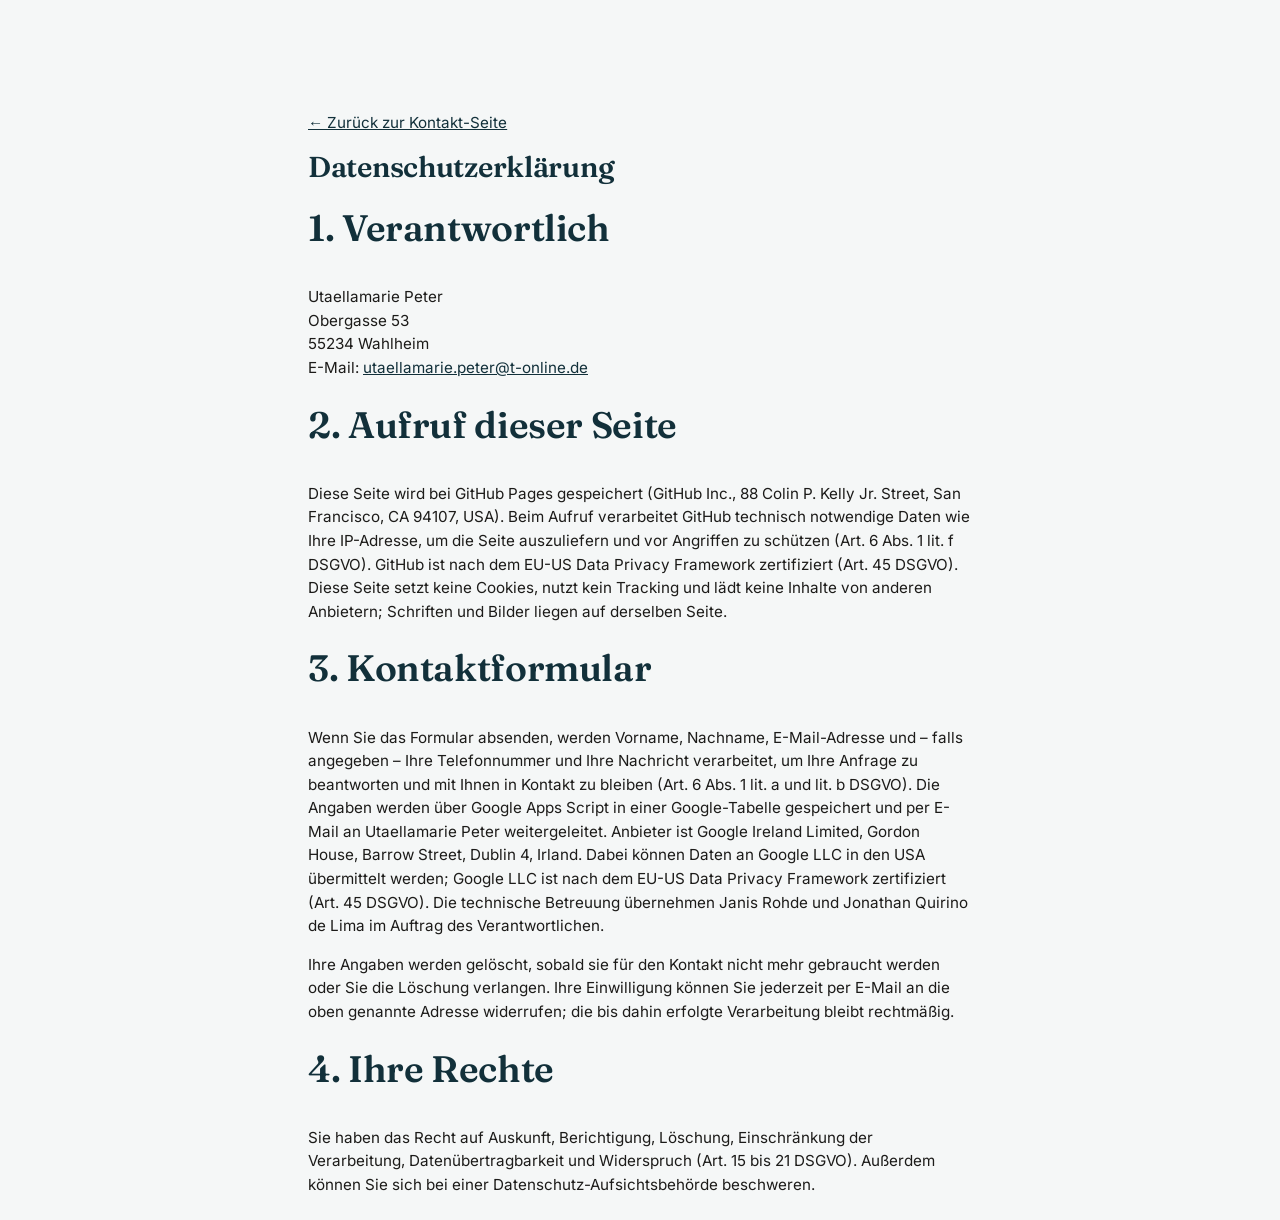
==== datenschutz.html @ 81f8cc2c "Add files via upload" ====
<!DOCTYPE html>
<html lang="de">
<head>
<meta charset="UTF-8">
<meta name="viewport" content="width=device-width, initial-scale=1">
<meta http-equiv="Content-Security-Policy" content="default-src 'none'; style-src 'self'; font-src 'self'; img-src 'self'; base-uri 'none'; form-action 'none'">
<meta name="robots" content="noindex">
<title>Datenschutzerklärung – Utaellamarie Peter</title>
<link rel="stylesheet" href="style.css">
</head>
<body class="legal">
<main class="section legal-text">
<p><a href="index.html">← Zurück zur Kontakt-Seite</a></p>
<h1>Datenschutzerklärung</h1>
<h2>1. Verantwortlich</h2>
<p>Utaellamarie Peter<br>Obergasse 53<br>55234 Wahlheim<br>E-Mail: <a href="mailto:utaellamarie.peter@t-online.de">utaellamarie.peter@t-online.de</a></p>
<h2>2. Aufruf dieser Seite</h2>
<p>Diese Seite wird bei GitHub Pages gespeichert (GitHub Inc., 88 Colin P. Kelly Jr. Street, San Francisco, CA 94107, USA). Beim Aufruf verarbeitet GitHub technisch notwendige Daten wie Ihre IP-Adresse, um die Seite auszuliefern und vor Angriffen zu schützen (Art. 6 Abs. 1 lit. f DSGVO). GitHub ist nach dem EU-US Data Privacy Framework zertifiziert (Art. 45 DSGVO). Diese Seite setzt keine Cookies, nutzt kein Tracking und lädt keine Inhalte von anderen Anbietern; Schriften und Bilder liegen auf derselben Seite.</p>
<h2>3. Kontaktformular</h2>
<p>Wenn Sie das Formular absenden, werden Vorname, Nachname, E-Mail-Adresse und – falls angegeben – Ihre Telefonnummer und Ihre Nachricht verarbeitet, um Ihre Anfrage zu beantworten und mit Ihnen in Kontakt zu bleiben (Art. 6 Abs. 1 lit. a und lit. b DSGVO). Die Angaben werden über Google Apps Script in einer Google-Tabelle gespeichert und per E-Mail an Utaellamarie Peter weitergeleitet. Anbieter ist Google Ireland Limited, Gordon House, Barrow Street, Dublin 4, Irland. Dabei können Daten an Google LLC in den USA übermittelt werden; Google LLC ist nach dem EU-US Data Privacy Framework zertifiziert (Art. 45 DSGVO). Die technische Betreuung übernehmen Janis Rohde und Jonathan Quirino de Lima im Auftrag des Verantwortlichen.</p>
<p>Ihre Angaben werden gelöscht, sobald sie für den Kontakt nicht mehr gebraucht werden oder Sie die Löschung verlangen. Ihre Einwilligung können Sie jederzeit per E-Mail an die oben genannte Adresse widerrufen; die bis dahin erfolgte Verarbeitung bleibt rechtmäßig.</p>
<h2>4. Ihre Rechte</h2>
<p>Sie haben das Recht auf Auskunft, Berichtigung, Löschung, Einschränkung der Verarbeitung, Datenübertragbarkeit und Widerspruch (Art. 15 bis 21 DSGVO). Außerdem können Sie sich bei einer Datenschutz-Aufsichtsbehörde beschweren.</p>
</main>
</body>
</html>
---- style.css ----
/* =========================================================
   Kontakt-Seite mit QR-Code – Mobile First, flache Pfade
   Aufbau wie die bisherigen Kunden-Seiten, Farben je Künstler
   ========================================================= */
@font-face{font-family:"Fraunces";font-style:normal;font-weight:600;font-display:swap;src:url("fraunces-latin-600-normal.woff2") format("woff2");}
@font-face{font-family:"Fraunces";font-style:normal;font-weight:700;font-display:swap;src:url("fraunces-latin-700-normal.woff2") format("woff2");}
@font-face{font-family:"Inter";font-style:normal;font-weight:400;font-display:swap;src:url("inter-latin-400-normal.woff2") format("woff2");}
@font-face{font-family:"Inter";font-style:normal;font-weight:500;font-display:swap;src:url("inter-latin-500-normal.woff2") format("woff2");}
@font-face{font-family:"Inter";font-style:normal;font-weight:600;font-display:swap;src:url("inter-latin-600-normal.woff2") format("woff2");}

:root{
  --bg:#F5F7F7;
  --surface:#FFFFFF;
  --border:#ECEBE7;
  --text:#1C1B19;
  --muted:#5F5E5A;
  --dunkel:#12303A;
  --akzent:#17707F;
  --akzent-rgb:23,112,127;
  --knopf:linear-gradient(135deg,#17707F,#5B3E99);
  --knopf-text:#FFFFFF;
  --success:#15803D;
  --radius:16px;
  --radius-sm:11px;
  --shadow-card:0 1px 2px rgba(28,27,25,.04), 0 10px 30px rgba(28,27,25,.06);
  --shadow-btn:0 2px 10px rgba(28,27,25,.14);
  --maxw:1180px;
}
*,*::before,*::after{box-sizing:border-box;}
html{-webkit-text-size-adjust:100%;}
body{margin:0;background:var(--bg);color:var(--text);font-family:"Inter",-apple-system,BlinkMacSystemFont,"Segoe UI",Roboto,sans-serif;font-size:16px;line-height:1.55;-webkit-font-smoothing:antialiased;}
img{max-width:100%;display:block;}
h1,h2{font-family:"Fraunces","Georgia",serif;font-weight:600;line-height:1.15;letter-spacing:-.01em;margin:0;}
a{color:var(--dunkel);}
:focus-visible{outline:2px solid var(--akzent);outline-offset:3px;border-radius:4px;}

/* ---------- Erster Bildschirm ---------- */
.stage{max-width:var(--maxw);margin:0 auto;padding:14px 18px 4px;}
.col-art{display:flex;flex-direction:column;gap:10px;}
.brand{text-align:center;}
.brand-name{font-family:"Fraunces","Georgia",serif;font-weight:700;color:var(--dunkel);font-size:clamp(1.35rem,6vw,1.7rem);line-height:1.1;margin:0;}
.brand-sub{font-size:.66rem;letter-spacing:.22em;text-transform:uppercase;color:var(--muted);margin:5px 0 0;}
.hero{margin:0;border-radius:var(--radius);overflow:hidden;background:var(--surface);box-shadow:var(--shadow-card);}
.hero img{width:100%;height:auto;max-height:44svh;object-fit:contain;}  /* Werk immer vollständig zeigen */

/* ---------- Karte + Formular ---------- */
.card{background:var(--surface);border:1px solid var(--border);border-radius:var(--radius);box-shadow:var(--shadow-card);padding:15px 15px 18px;margin-top:10px;animation:cardIn .55s cubic-bezier(.22,.61,.36,1) both;}
@keyframes cardIn{from{opacity:0;transform:translateY(14px);}to{opacity:1;transform:none;}}
.card h1{font-size:clamp(1.22rem,5.2vw,1.55rem);color:var(--text);}
.card h2{font-size:clamp(1.3rem,5.5vw,1.7rem);}
.lead{color:var(--muted);font-size:.92rem;margin:6px 0 11px;}
.row{display:flex;gap:10px;}
.row .field{flex:1 1 0;min-width:0;}
.field{margin-bottom:9px;}
label{display:block;font-size:.8rem;font-weight:500;color:var(--dunkel);margin-bottom:5px;}
.req{color:var(--akzent);}
.opt{color:var(--muted);font-weight:400;}
input[type="text"],input[type="email"],input[type="tel"],textarea{width:100%;min-height:46px;padding:11px 13px;font:inherit;font-size:16px;color:var(--text);background:var(--surface);border:1px solid #DAD8D2;border-radius:var(--radius-sm);transition:border-color .18s ease, box-shadow .18s ease;}
textarea{min-height:88px;resize:vertical;line-height:1.45;display:block;}
input::placeholder,textarea::placeholder{color:#9C9A95;}
textarea:focus,input:focus{outline:none;border-color:var(--akzent);box-shadow:0 0 0 3px rgba(var(--akzent-rgb),.22);}
input.invalid{border-color:#C0392B;}
input.invalid:focus{box-shadow:0 0 0 3px rgba(192,57,43,.15);}
.consent{margin-top:4px;}
.check{display:flex;align-items:flex-start;gap:10px;font-size:.78rem;font-weight:400;color:var(--muted);line-height:1.45;cursor:pointer;margin:0;min-height:44px;padding:2px 0;}
.check input[type="checkbox"]{flex:0 0 auto;width:20px;height:20px;margin:2px 0 0;accent-color:var(--akzent);cursor:pointer;}
.check a{color:var(--dunkel);}
.hp{position:absolute!important;left:-9999px;width:1px;height:1px;overflow:hidden;}
.error{color:#C0392B;font-size:.75rem;margin:5px 0 0;}
.error:empty{display:none;}
.form-error{margin-top:10px;text-align:center;font-size:.8rem;}
.wait{margin:10px 0 0;text-align:center;font-size:.8rem;color:var(--muted);}
.btn-send{position:relative;width:100%;min-height:50px;margin-top:12px;border:0;border-radius:var(--radius-sm);background:var(--knopf);color:var(--knopf-text);font:inherit;font-weight:600;font-size:1rem;letter-spacing:.01em;cursor:pointer;box-shadow:var(--shadow-btn);transition:transform .12s ease, filter .18s ease;}
.btn-send:hover{filter:brightness(1.06);}
.btn-send:active{transform:translateY(1px);}
.btn-send[disabled]{cursor:progress;filter:saturate(.7);}
.spinner{display:none;position:absolute;top:50%;left:50%;width:18px;height:18px;margin:-9px 0 0 -9px;border:2px solid currentColor;border-top-color:transparent;border-radius:50%;animation:spin .7s linear infinite;}
@keyframes spin{to{transform:rotate(360deg);}}
.btn-send.loading .btn-label{visibility:hidden;}
.btn-send.loading .spinner{display:block;}

/* ---------- Erfolg ---------- */
.confetti{position:fixed;inset:0;pointer-events:none;overflow:hidden;z-index:50;}
.confetti i{position:absolute;top:-16px;left:var(--x);width:var(--w);height:calc(var(--w) * .45);background:var(--c);border-radius:2px;opacity:.95;animation:fall var(--dur) var(--delay) cubic-bezier(.25,.6,.4,1) forwards;}
.confetti i.round{height:var(--w);border-radius:50%;}
@keyframes fall{to{transform:translate(var(--drift),110vh) rotate(var(--rot));opacity:.9;}}
.success{text-align:center;padding:8px 0 4px;outline:none;}
.success h2{margin-top:12px;color:var(--dunkel);}
.success .lead{margin:8px 0 18px;}
.check-circle,.check-mark{stroke:var(--success);stroke-width:3;stroke-linecap:round;stroke-linejoin:round;}
svg.check{width:74px;height:74px;margin:0 auto;display:block;}
.check-circle{stroke-dasharray:145;stroke-dashoffset:145;animation:draw .6s ease-out forwards;}
.check-mark{stroke-dasharray:40;stroke-dashoffset:40;animation:draw .35s .5s ease-out forwards;}
@keyframes draw{to{stroke-dashoffset:0;}}
.success-logo{width:100%;max-width:160px;height:auto;margin:22px auto 4px;}

/* ---------- Knöpfe Instagram / Website ---------- */
.social-mount{display:flex;flex-direction:column;gap:12px;margin-top:18px;}
.social-mount:empty{display:none;}
.social-btn{position:relative;display:flex;align-items:center;justify-content:center;min-height:56px;padding:14px 18px;border-radius:var(--radius-sm);overflow:hidden;background-color:var(--dunkel);background-size:cover;background-position:center;text-decoration:none;box-shadow:var(--shadow-btn);transition:transform .15s ease, box-shadow .2s ease;}
.social-btn:hover{transform:translateY(-1px);box-shadow:0 6px 18px rgba(28,27,25,.2);}
.social-veil{position:absolute;inset:0;background:rgba(20,20,20,.48);}
.social-content{position:relative;display:inline-flex;align-items:center;gap:9px;color:#fff;font-weight:600;font-size:.95rem;text-align:center;text-shadow:0 1px 6px rgba(0,0,0,.35);}
.social-content svg{width:20px;height:20px;flex:0 0 auto;}

/* ---------- Untere Bereiche ---------- */
.section{max-width:var(--maxw);margin:0 auto;padding:34px 18px 6px;}
.section h2{font-size:clamp(1.25rem,5vw,1.7rem);color:var(--dunkel);margin-bottom:16px;}
/* Werke als Galerie: jedes Werk vollständig, nichts abgeschnitten */
.works{list-style:none;margin:0;padding:0;columns:2;column-gap:14px;}
.work{break-inside:avoid;margin:0 0 18px;}
.work-open{display:block;width:100%;padding:0;border:0;background:none;cursor:zoom-in;border-radius:var(--radius-sm);}
.work img{width:100%;height:auto;border-radius:var(--radius-sm);background:var(--border);box-shadow:var(--shadow-card);transition:transform .25s ease, box-shadow .25s ease;}
.work-open:hover img{transform:translateY(-3px);box-shadow:0 14px 34px rgba(28,27,25,.16);}
.lightbox{border:0;padding:0;background:transparent;max-width:min(94vw,1400px);max-height:94vh;overflow:visible;}
.lightbox::backdrop{background:rgba(12,12,14,.88);}
.lightbox img{max-width:min(94vw,1400px);max-height:84vh;width:auto;height:auto;margin:0 auto;border-radius:8px;}
.lightbox-title{color:#fff;text-align:center;font-family:"Fraunces","Georgia",serif;font-size:1.1rem;margin:12px 0 0;}
.lightbox-title:empty,.lightbox-info:empty{display:none;}
.lightbox-info{color:rgba(255,255,255,.75);text-align:center;font-size:.85rem;margin:4px 0 0;}
.lightbox-nav{position:fixed;top:50%;transform:translateY(-50%);width:48px;height:64px;border:0;border-radius:12px;background:rgba(255,255,255,.14);color:#fff;font-size:36px;line-height:1;cursor:pointer;}
.lightbox-prev{left:14px;} .lightbox-next{right:14px;}
.lightbox-nav:hover,.lightbox-close:hover{background:rgba(255,255,255,.26);}
/* Werke: zuerst nur einige, Rest per Knopf */
html:not(.no-js) .works:not(.offen) .work--extra{display:none;}
.works-more-wrap{text-align:center;margin:6px 0 0;}
.works-more{font:inherit;font-weight:600;font-size:.95rem;color:var(--dunkel);background:var(--surface);border:1.5px solid var(--dunkel);border-radius:999px;padding:12px 26px;min-height:46px;cursor:pointer;box-shadow:var(--shadow-card);transition:background .18s ease,color .18s ease;}
.works-more:hover{background:var(--dunkel);color:#fff;}
.lightbox-close{position:fixed;top:14px;right:18px;width:44px;height:44px;border:0;border-radius:50%;background:rgba(255,255,255,.14);color:#fff;font-size:28px;line-height:1;cursor:pointer;}
.work-title{font-family:"Fraunces","Georgia",serif;font-size:.95rem;color:var(--dunkel);margin:8px 0 0;text-align:center;}
.work-info{font-size:.75rem;color:var(--muted);margin:2px 0 0;text-align:center;}
.about{padding-top:38px;text-align:center;max-width:760px;}
.about h2{margin-bottom:18px;}
.portrait{width:150px;height:150px;object-fit:cover;border-radius:50%;margin:0 auto 18px;background:var(--border);border:4px solid var(--surface);box-shadow:var(--shadow-card);}
.about-text p{color:var(--muted);font-size:.95rem;margin:0 0 12px;}
.about .social-mount{text-align:left;}
.footer{max-width:var(--maxw);margin:38px auto 0;padding:22px 18px calc(26px + env(safe-area-inset-bottom));border-top:1px solid var(--border);text-align:center;color:var(--muted);font-size:.78rem;}
.footer-brand{margin:0 0 8px;letter-spacing:.04em;}
.footer nav{display:flex;justify-content:center;align-items:center;gap:10px;}
.footer a{color:var(--muted);text-decoration:none;border-bottom:1px solid var(--border);padding:6px 2px;}
.footer a:hover{color:var(--dunkel);}
.reveal{opacity:0;transform:translateY(18px);transition:opacity .6s ease, transform .6s cubic-bezier(.22,.61,.36,1);}
.reveal.visible{opacity:1;transform:none;}
.no-js .reveal{opacity:1;transform:none;}

/* ---------- Impressum / Datenschutz ---------- */
.legal-text{max-width:760px;padding-bottom:48px;}
.legal-text h1{color:var(--dunkel);font-size:1.8rem;margin:10px 0 18px;}
.legal-text h2{font-size:1.1rem;margin:24px 0 8px;}
.legal-text p{color:var(--text);font-size:.95rem;}

/* ---------- Desktop ab 900 px: zwei Spalten ---------- */
@media (min-width:900px){
  :root{--maxw:1280px;}
  .stage{display:grid;grid-template-columns:minmax(0,1.35fr) minmax(400px,1fr);gap:64px;align-items:center;min-height:100svh;padding:40px 48px;}
  .col-art{gap:18px;}
  .brand{text-align:left;}
  .brand-name{font-size:2.6rem;}
  .brand-sub{font-size:.75rem;margin-top:8px;}
  .hero{background:transparent;box-shadow:none;border-radius:0;}
  .hero img{width:auto;max-width:100%;height:auto;max-height:min(74svh,760px);border-radius:var(--radius);box-shadow:0 18px 50px rgba(28,27,25,.16);}
  .col-form{display:flex;align-items:center;}
  .card{width:100%;max-width:520px;margin-top:0;padding:36px 36px 38px;}
  .card h1{font-size:2rem;}
  .lead{font-size:1rem;margin:10px 0 18px;}
  .field{margin-bottom:14px;}
  .social-mount{flex-direction:row;}
  .social-btn{flex:1 1 0;}
  .section{padding:96px 48px 8px;}
  .section h2{font-size:2.3rem;margin-bottom:36px;}
  .works{columns:2;column-gap:44px;}
  .works.offen,.works--viele{columns:3;column-gap:36px;}
  .work{margin-bottom:40px;}
  .work-title{font-size:1.2rem;margin-top:14px;}
  .work-info{font-size:.88rem;}
  .about{max-width:820px;}
  .about h2{margin-bottom:24px;}
  .portrait{width:180px;height:180px;margin-bottom:24px;}
  .about-text p{font-size:1.08rem;line-height:1.7;margin-bottom:16px;}
  .footer{margin-top:80px;}
}
@media (prefers-reduced-motion:reduce){
  *,*::before,*::after{animation-duration:.001ms!important;animation-iteration-count:1!important;transition-duration:.001ms!important;}
  .reveal{opacity:1;transform:none;}
}

.sb-1{background-image:url('werk-1.jpg');}
.sb-2{background-image:url('werk-2.jpg');}
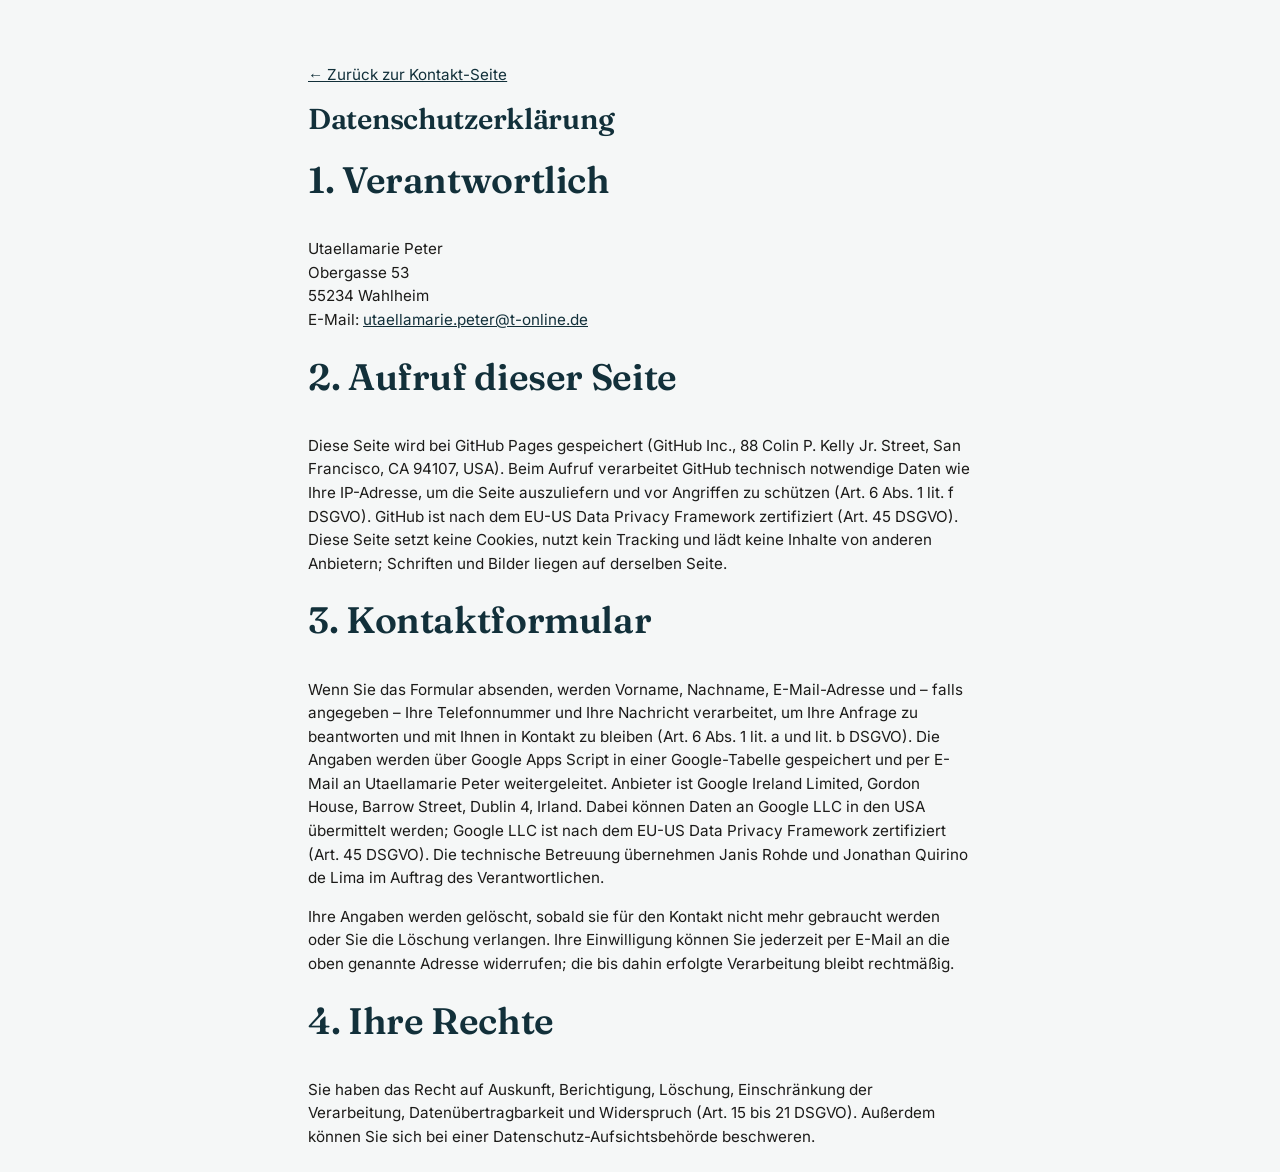
==== commit 1ea0a48e: "Add files via upload" ====
--- a/datenschutz.html
+++ b/datenschutz.html
@@ -6,7 +6,7 @@
 <meta http-equiv="Content-Security-Policy" content="default-src 'none'; style-src 'self'; font-src 'self'; img-src 'self'; base-uri 'none'; form-action 'none'">
 <meta name="robots" content="noindex">
 <title>Datenschutzerklärung – Utaellamarie Peter</title>
-<link rel="stylesheet" href="style.css">
+<link rel="stylesheet" href="style.css?v=9d6a5609">
 </head>
 <body class="legal">
 <main class="section legal-text">
--- a/style.css
+++ b/style.css
@@ -107,8 +107,8 @@
 .section{max-width:var(--maxw);margin:0 auto;padding:34px 18px 6px;}
 .section h2{font-size:clamp(1.25rem,5vw,1.7rem);color:var(--dunkel);margin-bottom:16px;}
 /* Werke als Galerie: jedes Werk vollständig, nichts abgeschnitten */
-.works{list-style:none;margin:0;padding:0;columns:2;column-gap:14px;}
-.work{break-inside:avoid;margin:0 0 18px;}
+.works{list-style:none;margin:0;padding:0;display:grid;grid-template-columns:repeat(2,minmax(0,1fr));gap:18px 14px;align-items:start;}
+.work{margin:0;}
 .work-open{display:block;width:100%;padding:0;border:0;background:none;cursor:zoom-in;border-radius:var(--radius-sm);}
 .work img{width:100%;height:auto;border-radius:var(--radius-sm);background:var(--border);box-shadow:var(--shadow-card);transition:transform .25s ease, box-shadow .25s ease;}
 .work-open:hover img{transform:translateY(-3px);box-shadow:0 14px 34px rgba(28,27,25,.16);}
@@ -123,7 +123,7 @@
 .lightbox-nav:hover,.lightbox-close:hover{background:rgba(255,255,255,.26);}
 /* Werke: zuerst nur einige, Rest per Knopf */
 html:not(.no-js) .works:not(.offen) .work--extra{display:none;}
-.works-more-wrap{text-align:center;margin:6px 0 0;}
+.works-more-wrap{text-align:center;margin:28px 0 0;}
 .works-more{font:inherit;font-weight:600;font-size:.95rem;color:var(--dunkel);background:var(--surface);border:1.5px solid var(--dunkel);border-radius:999px;padding:12px 26px;min-height:46px;cursor:pointer;box-shadow:var(--shadow-card);transition:background .18s ease,color .18s ease;}
 .works-more:hover{background:var(--dunkel);color:#fff;}
 .lightbox-close{position:fixed;top:14px;right:18px;width:44px;height:44px;border:0;border-radius:50%;background:rgba(255,255,255,.14);color:#fff;font-size:28px;line-height:1;cursor:pointer;}
@@ -150,9 +150,23 @@
 .legal-text p{color:var(--text);font-size:.95rem;}
 
 /* ---------- Desktop ab 900 px: zwei Spalten ---------- */
+/* ---------- Handy: Titelfoto randlos, Name im Bild, Karte überlappt ---------- */
+@media (max-width:899px){
+  .stage{padding:0 0 4px;}
+  .col-art{position:relative;gap:0;}
+  .hero{border-radius:0;box-shadow:none;background:var(--dunkel);position:relative;}
+  .hero img{width:100%;height:66svh;min-height:380px;max-height:none;object-fit:cover;object-position:center 30%;}
+  .hero::after{content:"";position:absolute;inset:0;background:linear-gradient(180deg,rgba(0,0,0,0) 45%,rgba(0,0,0,.62) 100%);pointer-events:none;}
+  .brand{position:absolute;left:0;right:0;bottom:58px;z-index:2;padding:0 20px;}
+  .brand-name{color:#fff;font-size:clamp(1.7rem,8vw,2.2rem);text-shadow:0 2px 14px rgba(0,0,0,.35);}
+  .brand-sub{color:rgba(255,255,255,.85);}
+  .col-form{position:relative;z-index:3;padding:0 14px;}
+  .card{margin-top:-36px;overflow:hidden;padding-top:0;}
+  .card::before{content:"";display:block;height:6px;margin:0 -15px 16px;background:var(--knopf);}
+}
 @media (min-width:900px){
   :root{--maxw:1280px;}
-  .stage{display:grid;grid-template-columns:minmax(0,1.35fr) minmax(400px,1fr);gap:64px;align-items:center;min-height:100svh;padding:40px 48px;}
+  .stage{display:grid;grid-template-columns:minmax(0,1.35fr) minmax(400px,1fr);gap:64px;align-items:center;padding:40px 48px 0;}
   .col-art{gap:18px;}
   .brand{text-align:left;}
   .brand-name{font-size:2.6rem;}
@@ -166,11 +180,10 @@
   .field{margin-bottom:14px;}
   .social-mount{flex-direction:row;}
   .social-btn{flex:1 1 0;}
-  .section{padding:96px 48px 8px;}
+  .section{padding:48px 48px 8px;}
   .section h2{font-size:2.3rem;margin-bottom:36px;}
-  .works{columns:2;column-gap:44px;}
-  .works.offen,.works--viele{columns:3;column-gap:36px;}
-  .work{margin-bottom:40px;}
+  .works,.works.offen,.works--viele{grid-template-columns:repeat(3,minmax(0,1fr));gap:40px 36px;}
+  .works-more-wrap{margin-top:48px;}
   .work-title{font-size:1.2rem;margin-top:14px;}
   .work-info{font-size:.88rem;}
   .about{max-width:820px;}
@@ -186,3 +199,4 @@
 
 .sb-1{background-image:url('werk-1.jpg');}
 .sb-2{background-image:url('werk-2.jpg');}
+.sb-3{background-image:url('werk-3.jpg');}
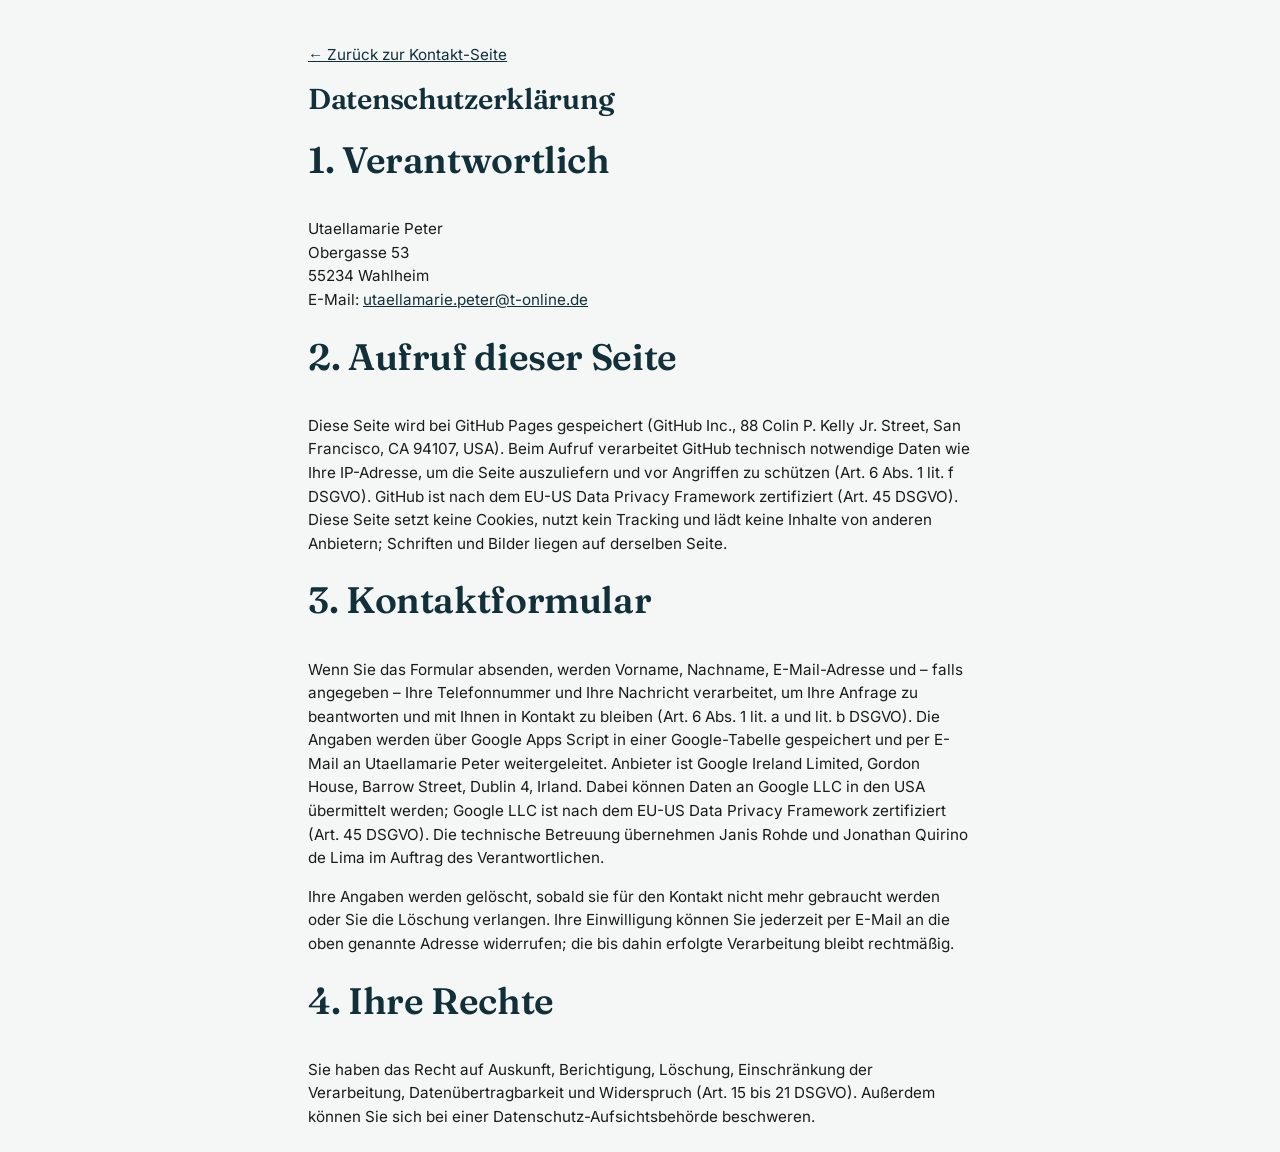
==== commit 281d986b: "Add files via upload" ====
--- a/datenschutz.html
+++ b/datenschutz.html
@@ -6,7 +6,7 @@
 <meta http-equiv="Content-Security-Policy" content="default-src 'none'; style-src 'self'; font-src 'self'; img-src 'self'; base-uri 'none'; form-action 'none'">
 <meta name="robots" content="noindex">
 <title>Datenschutzerklärung – Utaellamarie Peter</title>
-<link rel="stylesheet" href="style.css?v=9d6a5609">
+<link rel="stylesheet" href="style.css?v=99ed5316">
 </head>
 <body class="legal">
 <main class="section legal-text">
--- a/style.css
+++ b/style.css
@@ -166,21 +166,23 @@
 }
 @media (min-width:900px){
   :root{--maxw:1280px;}
-  .stage{display:grid;grid-template-columns:minmax(0,1.35fr) minmax(400px,1fr);gap:64px;align-items:center;padding:40px 48px 0;}
+  .stage{display:grid;grid-template-columns:minmax(0,1.35fr) minmax(400px,1fr);gap:64px;align-items:end;padding:28px 48px 0;}
   .col-art{gap:18px;}
   .brand{text-align:left;}
   .brand-name{font-size:2.6rem;}
   .brand-sub{font-size:.75rem;margin-top:8px;}
   .hero{background:transparent;box-shadow:none;border-radius:0;}
-  .hero img{width:auto;max-width:100%;height:auto;max-height:min(74svh,760px);border-radius:var(--radius);box-shadow:0 18px 50px rgba(28,27,25,.16);}
-  .col-form{display:flex;align-items:center;}
-  .card{width:100%;max-width:520px;margin-top:0;padding:36px 36px 38px;}
-  .card h1{font-size:2rem;}
-  .lead{font-size:1rem;margin:10px 0 18px;}
-  .field{margin-bottom:14px;}
+  .hero img{width:auto;max-width:100%;height:auto;max-height:min(calc(100svh - 240px),760px);border-radius:var(--radius);box-shadow:0 18px 50px rgba(28,27,25,.16);}
+  .col-form{display:flex;align-items:flex-end;}
+  .card{width:100%;max-width:520px;margin-top:0;padding:28px 32px 28px;}
+  .card textarea{min-height:70px;}
+  .card input[type="text"],.card input[type="email"],.card input[type="tel"]{min-height:42px;padding:9px 13px;}
+  .card h1{font-size:1.8rem;}
+  .lead{font-size:1rem;margin:8px 0 14px;}
+  .field{margin-bottom:10px;}
   .social-mount{flex-direction:row;}
   .social-btn{flex:1 1 0;}
-  .section{padding:48px 48px 8px;}
+  .section{padding:28px 48px 8px;}
   .section h2{font-size:2.3rem;margin-bottom:36px;}
   .works,.works.offen,.works--viele{grid-template-columns:repeat(3,minmax(0,1fr));gap:40px 36px;}
   .works-more-wrap{margin-top:48px;}
